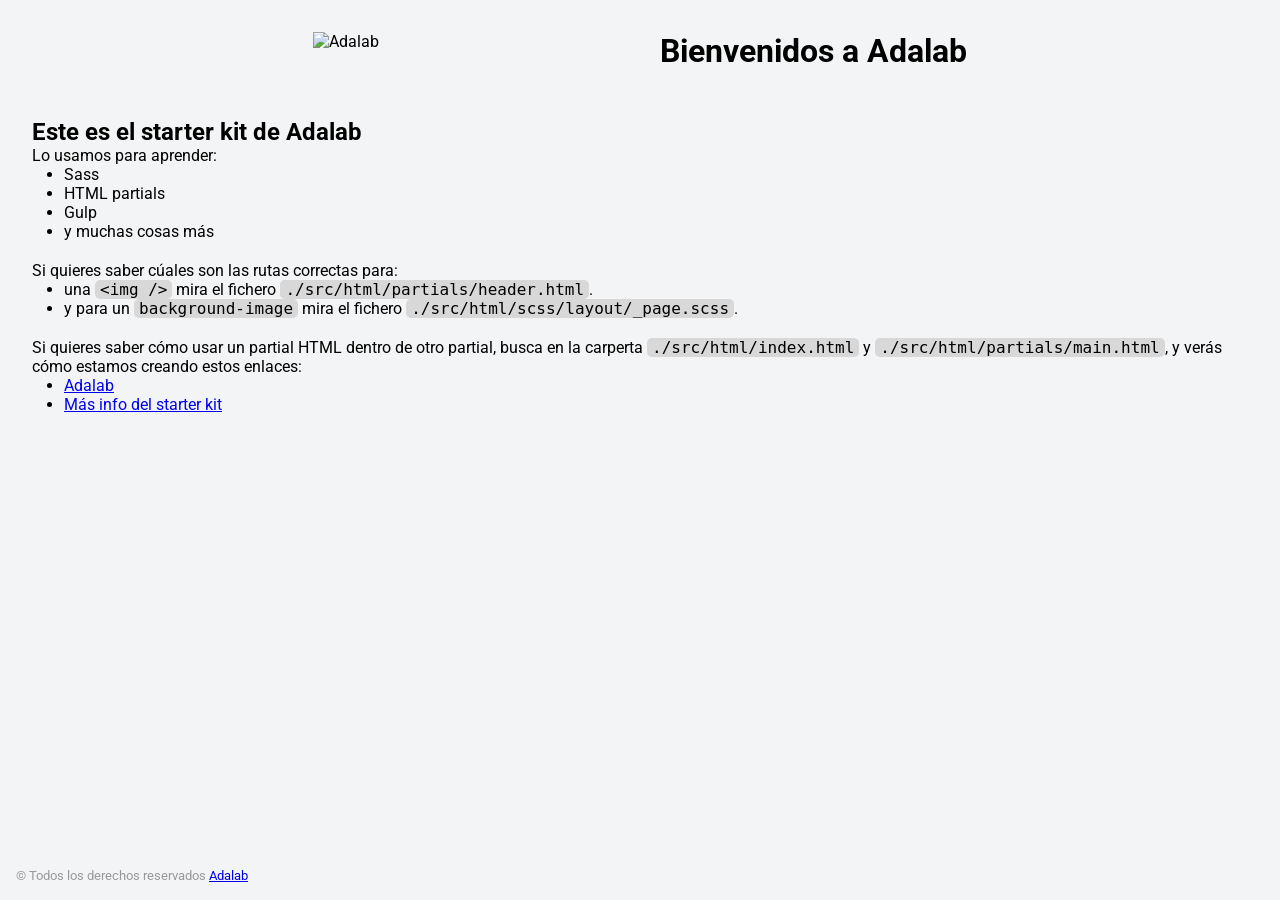
==== docs/index.html @ 4470b5b0 "add conten" ====
<!DOCTYPE html>
<html lang="es">
  <head>
    <meta charset="UTF-8" />
    <meta name="viewport" content="width=device-width, initial-scale=1" />
    <title>Adalab Web Starter Kit</title>
    <link href="https://fonts.googleapis.com/css?family=Roboto&display=swap" rel="stylesheet" />
    <link rel="stylesheet" href="./assets/css/main.css" />
    <link rel="icon" href="./assets/images/favicon.png" />
  </head>

  <body>
    <div class="page">
      <header class="page__header">
        <img src="./assets/images/logo-adalab.png" alt="Adalab">
        <h1>Bienvenidos a Adalab</h1>
      </header>

      <main class="page__main">
        <h2>Este es el starter kit de Adalab</h2>
        <p>Lo usamos para aprender:</p>
        <ul class="main__list">
          <li>Sass</li>
          <li>HTML partials</li>
          <li>Gulp</li>
          <li>y muchas cosas más</li>
        </ul>
        <p>Si quieres saber cúales son las rutas correctas para:</p>
        <ul class="main__list">
          <li>
            una <code class="code">&lt;img /&gt;</code> mira el fichero
            <code class="code">./src/html/partials/header.html</code>.
          </li>
          <li>
            y para un <code class="code">background-image</code> mira el fichero
            <code class="code">./src/html/scss/layout/_page.scss</code>.
          </li>
        </ul>
        <p>
          Si quieres saber cómo usar un partial HTML dentro de otro partial, busca en la carperta
          <code class="code">./src/html/index.html</code> y
          <code class="code">./src/html/partials/main.html</code>, y verás cómo estamos creando estos
          enlaces:
        </p>
        <ul class="main__list">
          <li>
            <a class="link__adalab" href="https://adalab.es">Adalab</a>

          </li>
          <li>
            <a class="" href="./more-info.html">Más info del starter kit</a>

          </li>
        </ul>
      </main>

      <footer class="page__footer">
        <small>
          &copy; Todos los derechos reservados
          <a class="link__adalab" href="https://adalab.es">Adalab</a>

        </small>
      </footer>

    </div>
    <script src="./assets/js/main.js"></script>
  </body>
</html>
---- docs/assets/css/main.css ----
*{box-sizing:border-box;margin:0;padding:0}.code{font-size:16px;background:#d8d8d8;padding:0 5px;border-radius:5px}.link__adalab:hover{background-color:#099d8d;color:#fff}.link__github:hover{background-color:#CCC;color:#000}body{padding:2rem;height:100vh;background-image:url("../images/bg-adalab.png");background-color:#f3f4f5;font-family:"Roboto",sans-serif}.page__header{display:flex;justify-content:space-evenly;margin-bottom:3rem}.page__footer{position:fixed;left:0;bottom:0;width:100vw;padding:1rem;color:#999}.main__list{padding-left:2rem;padding-bottom:20px}
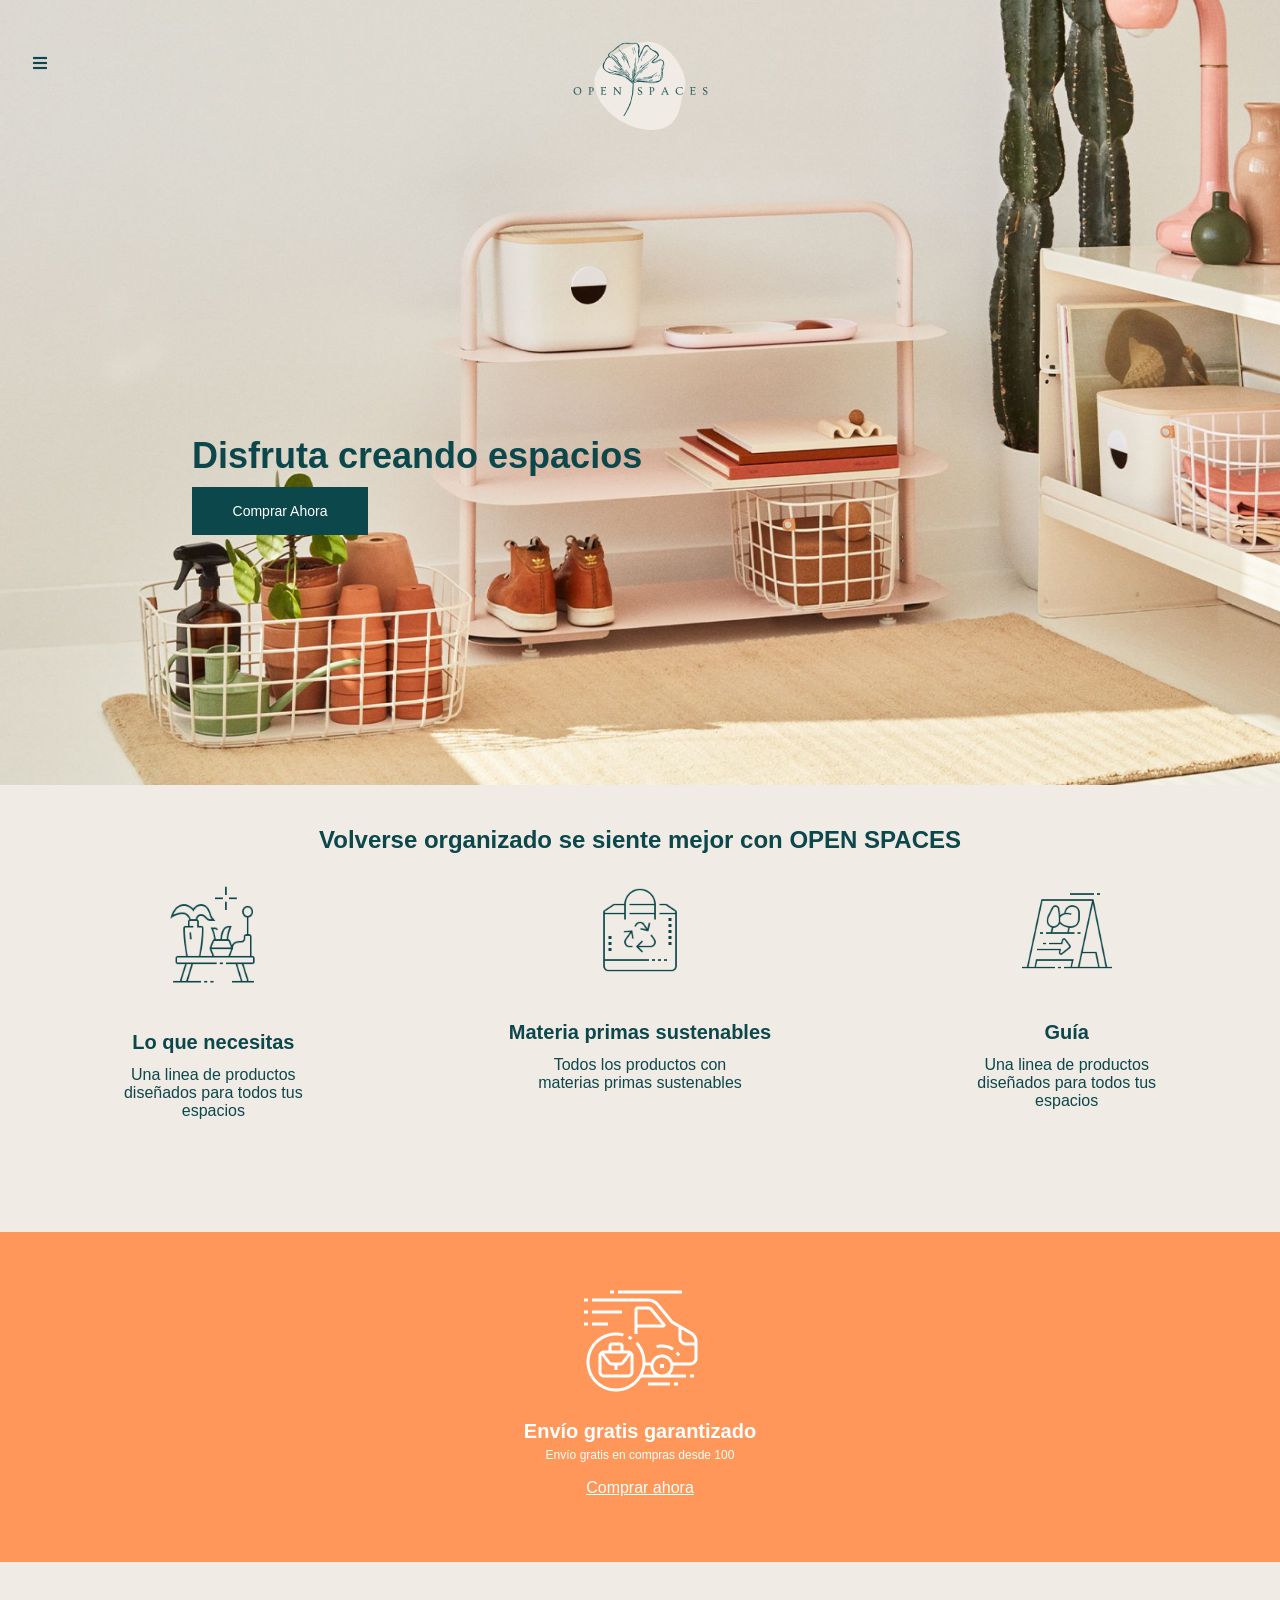
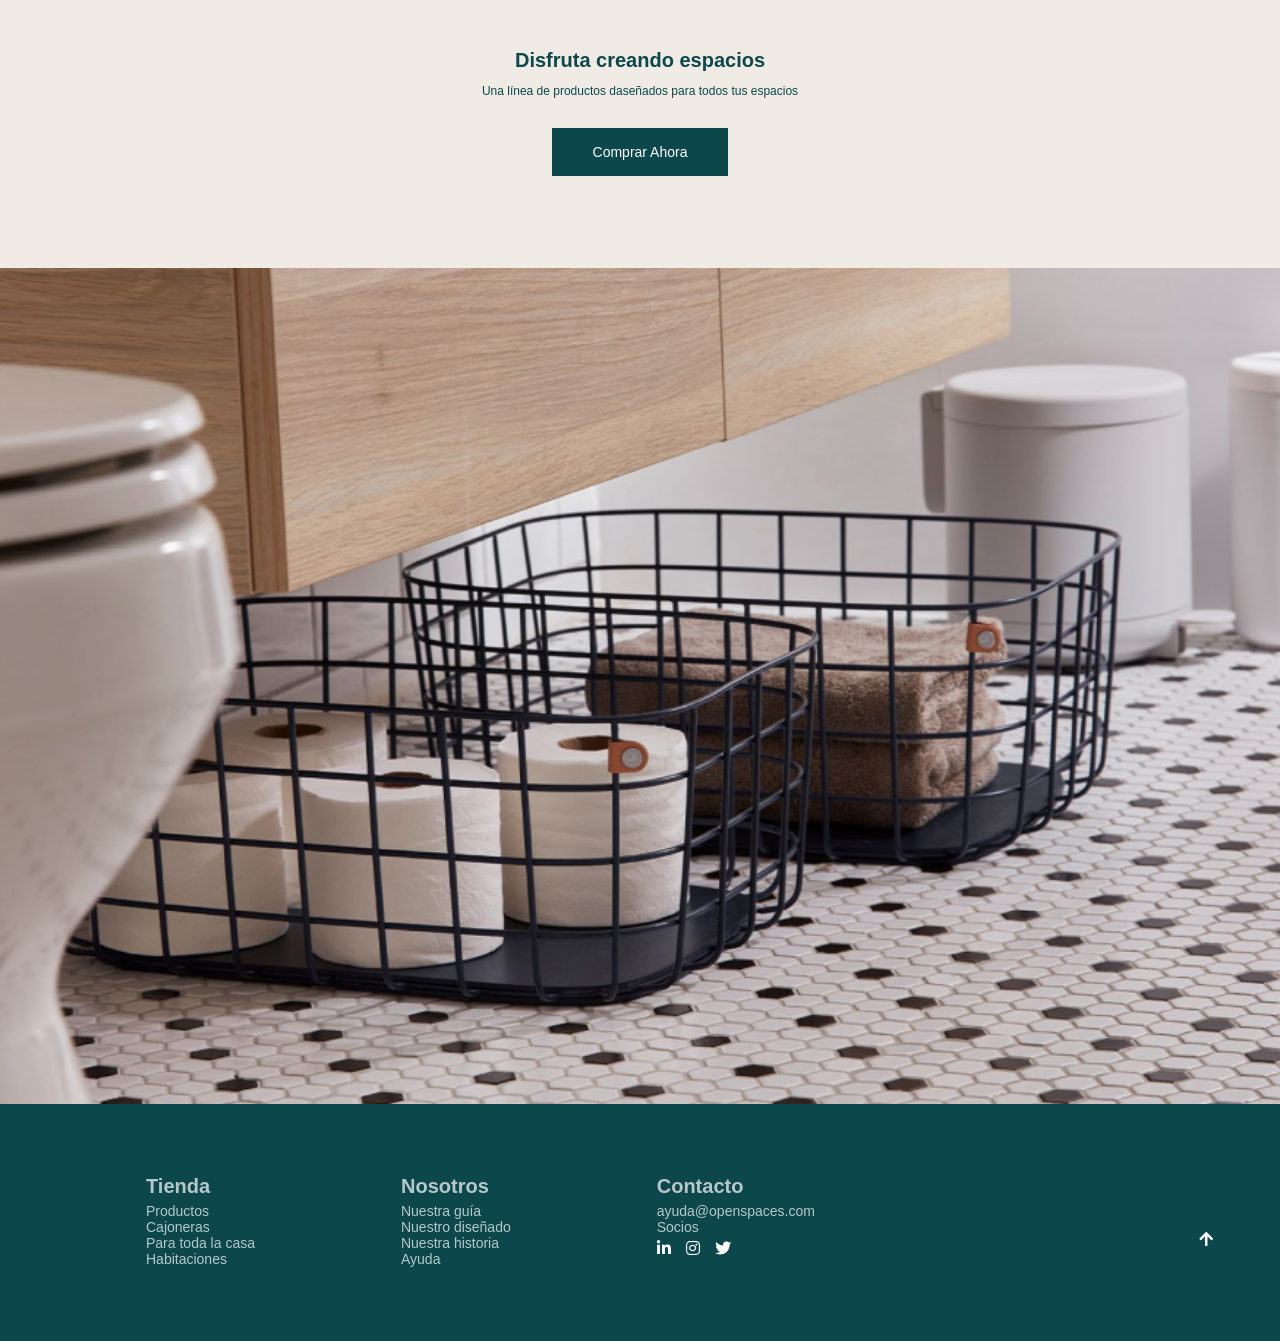
==== commit e4168cf1: "Changes" ====
--- a/docs/index.html
+++ b/docs/index.html
@@ -1,68 +1,162 @@
 <!DOCTYPE html>
 <html lang="es">
-  <head>
-    <meta charset="UTF-8" />
-    <meta name="viewport" content="width=device-width, initial-scale=1" />
-    <title>Adalab Web Starter Kit</title>
-    <link href="https://fonts.googleapis.com/css?family=Roboto&display=swap" rel="stylesheet" />
-    <link rel="stylesheet" href="./assets/css/main.css" />
-    <link rel="icon" href="./assets/images/favicon.png" />
-  </head>
+<head>
+  <meta charset="UTF-8">
+  <meta http-equiv="X-UA-Compatible" content="IE=edge">
+  <meta name="viewport" content="width=device-width, initial-scale=1.0">
+  <link rel="preconnect" href="https://fonts.googleapis.com">
+  <link rel="preconnect" href="https://fonts.gstatic.com" crossorigin>
+  <link href="https://fonts.googleapis.com/css2?family=Poppins&display=swap" rel="stylesheet"> 
+  <link rel="stylesheet" href="https://pro.fontawesome.com/releases/v5.10.0/css/all.css"
+    integrity="sha384-AYmEC3Yw5cVb3ZcuHtOA93w35dYTsvhLPVnYs9eStHfGJvOvKxVfELGroGkvsg+p" crossorigin="anonymous" />
+    <link rel="preconnect" href="https://pro.fontawesome.com" />
+  <link rel="stylesheet" href="https://pro.fontawesome.com/releases/v5.10.0/css/all.css"
+    integrity="sha384-AYmEC3Yw5cVb3ZcuHtOA93w35dYTsvhLPVnYs9eStHfGJvOvKxVfELGroGkvsg+p" crossorigin="anonymous" />
+  <link rel="stylesheet" href="./assets/css/main.css">
 
-  <body>
-    <div class="page">
-      <header class="page__header">
-        <img src="./assets/images/logo-adalab.png" alt="Adalab">
-        <h1>Bienvenidos a Adalab</h1>
-      </header>
+<title>Evalucion final</title>
+</head>
+<body>
+  
+<header class="header">
+ <img class="logo" src="./assets/images/logo.png" alt="Logo"> <a name="top"></a>
+ <nav class="menu">
+  <ul class="menu">
+    <li><a href="https://adalab.es/">Productos</a></li>
+    <li><a href="https://adalab.es/">Colecciones</a></li>
+    <li><a href="https://adalab.es/">Colecciones</a></li>
+    <li><a href="https://adalab.es/">Tienda</a></li>
+    <li><a href="https://adalab.es/">Inicio</a></li>
+  </ul>
+</nav>
+    <nav class="menu-hamburger">
+    <i class="fas fa-solid fa-bars"></i>
+    </nav> 
+   <div class="text-button-header">
+    <h2 class="h2">
+      Disfruta creando espacios
+    </h2>
+    <button class="button">Comprar Ahora</button>
+  </div>
+  </header>
 
-      <main class="page__main">
-        <h2>Este es el starter kit de Adalab</h2>
-        <p>Lo usamos para aprender:</p>
-        <ul class="main__list">
-          <li>Sass</li>
-          <li>HTML partials</li>
-          <li>Gulp</li>
-          <li>y muchas cosas más</li>
-        </ul>
-        <p>Si quieres saber cúales son las rutas correctas para:</p>
-        <ul class="main__list">
-          <li>
-            una <code class="code">&lt;img /&gt;</code> mira el fichero
-            <code class="code">./src/html/partials/header.html</code>.
-          </li>
-          <li>
-            y para un <code class="code">background-image</code> mira el fichero
-            <code class="code">./src/html/scss/layout/_page.scss</code>.
-          </li>
-        </ul>
-        <p>
-          Si quieres saber cómo usar un partial HTML dentro de otro partial, busca en la carperta
-          <code class="code">./src/html/index.html</code> y
-          <code class="code">./src/html/partials/main.html</code>, y verás cómo estamos creando estos
-          enlaces:
+
+  <main>
+    <div class="second-module">
+    <h1>Volverse organizado se siente mejor con OPEN SPACES
+    </h1>
+<section class="second-articles">
+
+    <article class="article-1">
+    <img class="icon-1" src="./assets/images/icon_1.png" alt="icon-1">
+    <h3>Lo que necesitas</h3>
+    <p class="text-article">
+Una linea de productos diseñados para todos tus espacios
+    </p>
+    </article>
+
+    <article class="article-2">
+      <img class="icon-2" src="./assets/images/icon_2.png" alt="icon-2">
+      <h3>Materia primas sustenables</h3>
+      <p class="text-article">
+  Todos los productos con materias primas sustenables
+      </p>
+      </article>
+
+      <article class="article-3">
+        <img class="icon-3" src="./assets/images/icon_3.png" alt="icon-3">
+        <h3>Guía</h3>
+        <p class="text-article">
+    Una linea de productos diseñados para todos tus espacios
         </p>
-        <ul class="main__list">
-          <li>
-            <a class="link__adalab" href="https://adalab.es">Adalab</a>
+        </article>  
+      </section>
+    </div>
 
-          </li>
-          <li>
-            <a class="" href="./more-info.html">Más info del starter kit</a>
+  <section class="shipping">
+    <img class="icon-shipping" src="./assets/images/icon_4.png" alt="icon-4">
+    <h3 class="h3-shipping">
+      Envío gratis garantizado
+    </h3>
+      <p class="p-shipping">
+        Envío gratis en compras desde 100
+      </p>
+      <a class="buy-link" href="https://adalab.es/">Comprar ahora</a>
+  </section>
+<section class="enjoy-photo">
+  <section class="enjoy">
+    <h3 class="h3-enjoy">
+      Disfruta creando espacios
+    </h3>
+      <p class="p-enjoy">
+        Una línea de productos daseñados para todos tus espacios
+      </p>
+      <button class="button-2">Comprar Ahora</button>     
+  </section>
 
-          </li>
-        </ul>
-      </main>
+  <section class="photo">
+    <img src="./assets/images/creando-espacios.jpg" alt="creating-spaces">
+  </section>
+</section>
+</main>
 
-      <footer class="page__footer">
-        <small>
-          &copy; Todos los derechos reservados
-          <a class="link__adalab" href="https://adalab.es">Adalab</a>
 
-        </small>
-      </footer>
+  <footer class="footer">
+    <nav>
+    <h3 class="h3-footer-first">
+    Tienda
+    </h3>
+    <ul class="text-footer">
+      <li><a href="https://adalab.es/">Productos</a></li>
+      <li><a href="https://adalab.es/">Cajoneras</a></li>
+      <li><a href="https://adalab.es/">Para toda la casa</a></li>
+      <li><a href="https://adalab.es/">Habitaciones</a></li>
+    </ul>
+  </nav>
 
-    </div>
-    <script src="./assets/js/main.js"></script>
-  </body>
+<nav>
+  <h3 class="h3-footer">
+  Nosotros
+  </h3>
+  <ul class="text-footer">
+    <li><a href="https://adalab.es/">Nuestra guía</a></li>
+    <li><a href="https://adalab.es/">Nuestro diseñado</a></li>
+    <li><a href="https://adalab.es/">Nuestra historia</a></li>
+    <li><a href="https://adalab.es/">Ayuda</a></li>
+  </ul>
+</nav>
+
+<nav>
+  <h3 class="h3-footer">
+  Contacto
+  </h3>
+  <ul class="text-footer">
+    <li><a href="https://adalab.es/">ayuda@openspaces.com</a></li>
+    <li><a href="https://adalab.es/">Socios</a></li>
+  </ul>
+
+  <ul class="icons-footer">
+    <li>
+      <a class="linkedin" href="https://adalab.es/">
+      <i class="fab fa-brands fa-linkedin-in"></i>
+    </a>
+    </li>
+    <a class="instagram" href="https://adalab.es/">
+      <i class="fab fa-brands fa-instagram"></i></a>
+    </li>
+  </li>
+  <a class="twitter" href="https://adalab.es/">
+    <i class="fab fa-brands fa-twitter"></i></a>
+  </li>
+  </ul>
+
+</nav>
+
+<div class="arrow">
+  <a class="arrow-2" href="#top">
+    <i class="fas fa-solid fa-arrow-up"></i></a>
+</div>
+</footer>
+  
+</body>
 </html>
--- a/docs/assets/css/main.css
+++ b/docs/assets/css/main.css
@@ -1 +1 @@
-*{box-sizing:border-box;margin:0;padding:0}.code{font-size:16px;background:#d8d8d8;padding:0 5px;border-radius:5px}.link__adalab:hover{background-color:#099d8d;color:#fff}.link__github:hover{background-color:#CCC;color:#000}body{padding:2rem;height:100vh;background-image:url("../images/bg-adalab.png");background-color:#f3f4f5;font-family:"Roboto",sans-serif}.page__header{display:flex;justify-content:space-evenly;margin-bottom:3rem}.page__footer{position:fixed;left:0;bottom:0;width:100vw;padding:1rem;color:#999}.main__list{padding-left:2rem;padding-bottom:20px}
+*{box-sizing:border-box;margin:0;padding:0}*{font-family:'Poppins', sans-serif}:root{--main-color: #0c474b;--secondary-color: #f0ebe5;--color-third: #ff975a;--color-forth: #b6c8c9}.header{background-image:url("../images/header.jpg");width:100vw;display:flex;flex-direction:column;position:relative;background-size:cover;background-position:center;align-items:center}.logo{width:213px;height:96px;justify-content:center;align-items:center;margin-top:19px;margin-bottom:62px}.menu-hamburger{color:var(--main-color);position:fixed;top:0;left:0;justify-content:left;width:24px;height:24px;margin-left:33px;margin-top:55px}.menu{display:none}.text-button-header{display:flex;flex-direction:column;background-position:center;align-items:center}h2{font-size:24px;color:var(--main-color);margin-bottom:62px;text-align:center}.button{color:white;font-size:14px;background-color:#0c474b;width:176px;height:48px;stroke:none;padding:12px 24px;box-shadow:none;margin-bottom:62px;display:flex;flex-direction:row;justify-content:center;align-items:center;border-style:none}.button:hover{color:var(--main-color);font-size:14px;background-color:var(--secondary-color)}h1{font-size:24px;color:var(--main-color);margin-left:45px;margin-right:45px;margin-bottom:31px;text-align:center}.second-module{text-align:center;background-color:var(--secondary-color);width:100vw;padding-top:41px}.second-articles{display:grid;grid-template-columns:1fr}.icon-1{width:93px;height:100px;margin-bottom:42px}.icon-2{width:90px;height:90px;margin-bottom:42px}.icon-3{width:90px;height:90px;margin-bottom:42px}h3{font-size:20px;color:var(--main-color);margin-bottom:12px}.text-article{font-size:16px;color:var(--main-color);margin-left:103px;margin-right:103px;margin-bottom:42px}.shipping{background-color:var(--color-third);text-align:center;width:100vw;padding-bottom:65px}.h3-shipping{color:white;margin-bottom:5px}.icon-shipping{width:120px;height:120px;margin-top:46px;margin-bottom:18px}.p-shipping{color:white;font-size:12px;font-weight:lighter;margin-bottom:17px}.buy-link{color:white;font-size:16px;padding:24px 12px 24px 12px}.h3-enjoy{font-size:20px;color:var(--main-color);padding-top:87px}.enjoy{background-color:var(--secondary-color);text-align:center;width:100vw;padding-bottom:92px}.p-enjoy{color:var(--main-color);font-size:12px;padding-bottom:30px;padding-left:27px;padding-right:27px}.button-2{color:white;font-size:14px;background-color:#0c474b;width:176px;height:48px;stroke:none;padding:12px 24px;box-shadow:none;border-style:none}.button-2:hover{color:var(--main-color);font-size:14px;background-color:var(--secondary-color)}.photo{width:100vw;display:flex;flex-direction:column;position:relative}.footer{width:100vw;background-color:var(--main-color);color:var(--color-forth);position:relative;padding-bottom:63px}.h3-footer-first{font-size:20px;color:var(--color-forth);text-align:left;padding-top:56px;margin-left:146px;margin-bottom:5px}.h3-footer{font-size:20px;color:var(--color-forth);text-align:left;padding-top:30px;margin-left:146px;margin-bottom:5px}.text-footer{list-style:none}.text-footer a{font-size:14px;color:var(--color-forth);text-decoration:none;display:flex;flex-direction:column;justify-content:left;align-items:flex-start;margin-left:146px}.text-footer a:hover{text-decoration:underline}.icons-footer{width:24px;height:26px;position:relative;display:flex;flex-direction:row;padding:5px 5px 5px 5px;list-style:none;gap:15px;text-decoration:none;margin-left:141px}.linkedin{color:white}.instagram{color:white}.twitter{color:white}.arrow{position:absolute;bottom:0;right:0;width:24px;height:24px;margin-bottom:16px;margin-right:20px}.arrow-2{color:white}@media screen and (min-width: 900px){.header{background-position:right;width:100%}.logo{margin-top:39px;margin-bottom:300px;display:flex;justify-content:center;align-items:center}.text-button-header{display:flex;align-items:flex-start;justify-content:flex-start;width:70%;margin-bottom:150px}h2{font-size:36px;color:var(--main-color);text-align:left;margin-bottom:10px}.button{margin-bottom:100px}h1{font-size:24px;color:var(--main-color);margin-left:190px;margin-right:190px;margin-bottom:31px;text-align:center}.second-module{text-align:center;background-color:var(--secondary-color);width:100vw;padding-top:41px;padding-bottom:70px}.second-articles{display:grid;grid-template-columns:repeat(3, 1fr)}.footer{width:100vw;background-color:var(--main-color);color:var(--color-forth);position:relative;padding-bottom:74px;display:flex;flex-direction:row;justify-content:left;align-items:flex-start}.h3-footer-first{padding-top:71px}.h3-footer{padding-top:71px}.text-footer a{font-size:14px;color:var(--color-forth);text-decoration:none;display:flex;flex-direction:column;justify-content:left;align-items:flex-start}.arrow{margin-bottom:86px;margin-right:57px}}@media screen and (min-width: 1728px){.menu{color:var(--main-color);position:fixed;display:flex;flex-direction:row;justify-content:flex-start;gap:30px;margin-top:30px;width:80%;list-style:none;text-decoration:none;padding:5px 5px 5px 5px}h1{font-size:36px;color:var(--main-color);margin-left:460px;margin-right:460px;margin-bottom:40px;padding-top:70px;text-align:center}.menu-hamburger{display:none}.text-article{font-size:16px;color:var(--main-color);margin-left:103px;margin-right:103px;margin-bottom:42px}h3{font-size:24px}.text-article{margin-left:170px;margin-right:170px}.enjoy-photo{display:flex}.h3-enjoy{font-size:36px;text-align:left;color:var(--main-color);padding-top:176px;padding-left:280px;padding-right:293px}.enjoy{background-color:var(--secondary-color);width:50%;text-align:left}.p-enjoy{color:var(--main-color);font-size:16px;text-align:left;padding-bottom:30px;padding-left:280px;padding-right:293px}.button-2{border-style:none;margin-left:280px}.photo{width:50%}.shipping{background-color:var(--color-third);text-align:center;width:100vw;padding-bottom:65px}.h3-shipping{color:white;margin-bottom:5px}.icon-shipping{margin-top:61px}.p-shipping{font-size:16px}.h3-footer-first{padding-top:130px;padding-left:200px}.h3-footer{padding-top:130px;padding-left:200px}.text-footer a{padding-left:200px}.icons-footer{margin-left:343px}}
